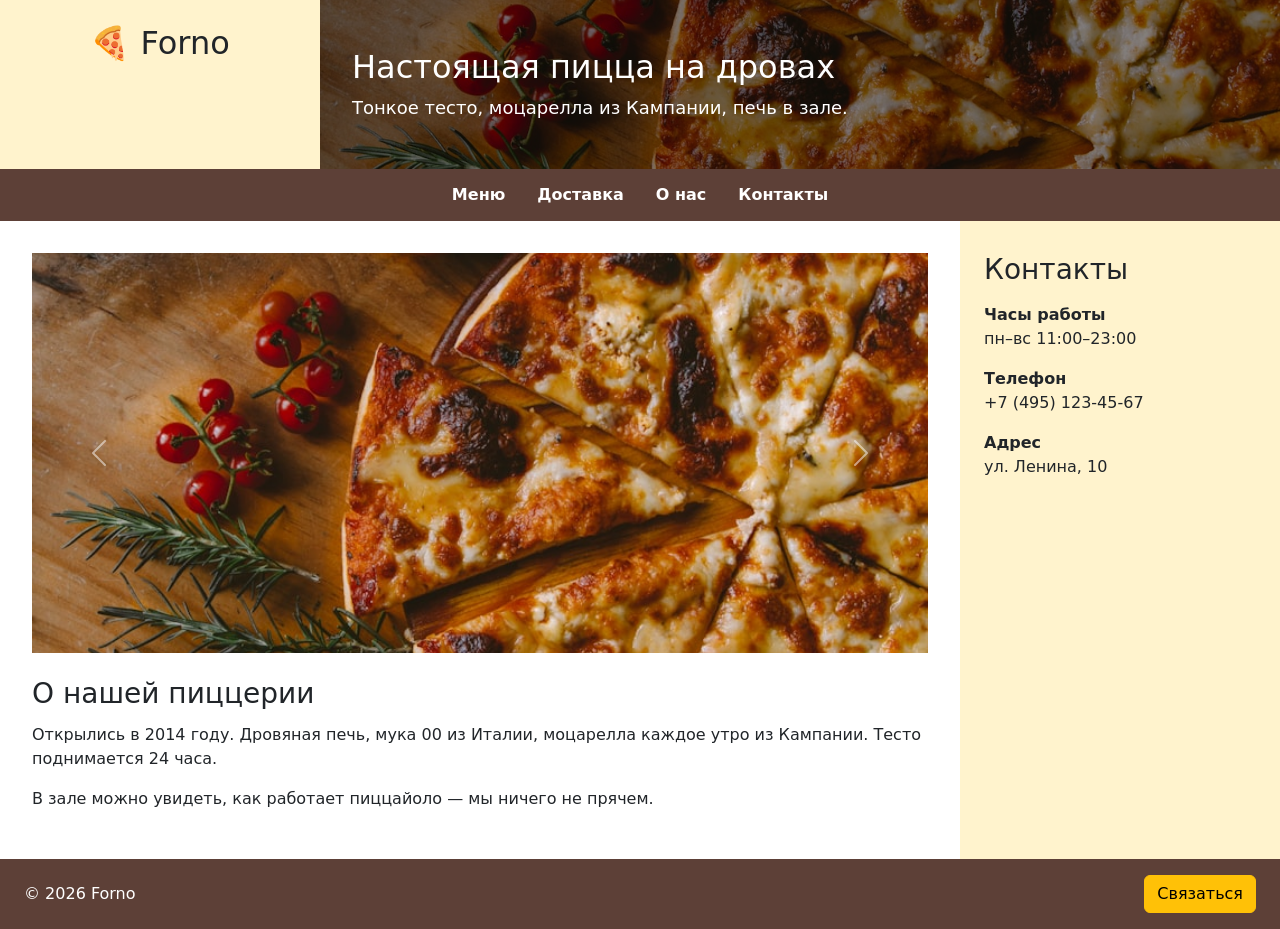
==== internet-programming/cr/index.html @ 769d65aa "КР Интернет-программирование: лендинг Forno по варианту 1 (Bootstrap 5, карусель, модалка с валидаци" ====
<!DOCTYPE html>
<html lang="ru">
<head>
  <meta charset="UTF-8">
  <meta name="viewport" content="width=device-width, initial-scale=1">
  <title>Forno — пицца на дровах</title>
  <link href="https://cdn.jsdelivr.net/npm/bootstrap@5.3.3/dist/css/bootstrap.min.css" rel="stylesheet">
  <link rel="stylesheet" href="css/style.css">
</head>
<body>

  <div class="container-fluid p-0">

    <div class="row g-0">
      <div class="col-12 col-md-3 logo-block">
        <h1>🍕 Forno</h1>
      </div>
      <div class="col-12 col-md-9 hero-block">
        <h2>Настоящая пицца на дровах</h2>
        <p>Тонкое тесто, моцарелла из Кампании, печь в зале.</p>
      </div>
    </div>

    <div class="row g-0">
      <div class="col-12 menu-block">
        <a href="#">Меню</a>
        <a href="#">Доставка</a>
        <a href="#">О нас</a>
        <a href="#">Контакты</a>
      </div>
    </div>

    <div class="row g-0">
      <div class="col-12 col-md-9 content-block">

        <div id="pizzaCarousel" class="carousel slide" data-bs-ride="carousel">
          <div class="carousel-inner">
            <div class="carousel-item active">
              <img src="img/pizza-1.jpg" class="d-block w-100" alt="Маргарита">
            </div>
            <div class="carousel-item">
              <img src="img/pizza-2.jpg" class="d-block w-100" alt="Классическая">
            </div>
            <div class="carousel-item">
              <img src="img/pizza-3.jpg" class="d-block w-100" alt="Микс">
            </div>
            <div class="carousel-item">
              <img src="img/pizza-4.jpg" class="d-block w-100" alt="Пепперони">
            </div>
            <div class="carousel-item">
              <img src="img/pizza-5.jpg" class="d-block w-100" alt="С сыром">
            </div>
          </div>
          <button class="carousel-control-prev" type="button" data-bs-target="#pizzaCarousel" data-bs-slide="prev">
            <span class="carousel-control-prev-icon"></span>
          </button>
          <button class="carousel-control-next" type="button" data-bs-target="#pizzaCarousel" data-bs-slide="next">
            <span class="carousel-control-next-icon"></span>
          </button>
        </div>

        <h3>О нашей пиццерии</h3>
        <p>Открылись в 2014 году. Дровяная печь, мука 00 из Италии, моцарелла каждое утро из Кампании. Тесто поднимается 24 часа.</p>
        <p>В зале можно увидеть, как работает пиццайоло — мы ничего не прячем.</p>

      </div>

      <div class="col-12 col-md-3 sidebar-block">
        <h3>Контакты</h3>
        <p><strong>Часы работы</strong><br>пн–вс 11:00–23:00</p>
        <p><strong>Телефон</strong><br>+7 (495) 123-45-67</p>
        <p><strong>Адрес</strong><br>ул. Ленина, 10</p>
      </div>
    </div>

    <div class="row g-0">
      <div class="col-12 footer-block">
        <span>© 2026 Forno</span>
        <button type="button" class="btn btn-warning" data-bs-toggle="modal" data-bs-target="#contactModal">
          Связаться
        </button>
      </div>
    </div>

  </div>

  <div class="modal fade" id="contactModal" tabindex="-1">
    <div class="modal-dialog">
      <div class="modal-content">
        <div class="modal-header">
          <h5 class="modal-title">Связь с нами</h5>
          <button type="button" class="btn-close" data-bs-dismiss="modal"></button>
        </div>
        <div class="modal-body">
          <form id="contactForm" class="needs-validation" novalidate>
            <div class="mb-3">
              <label for="name" class="form-label">Имя</label>
              <input type="text" class="form-control" id="name" required>
              <div class="invalid-feedback">Введите имя</div>
            </div>
            <div class="mb-3">
              <label for="email" class="form-label">Email</label>
              <input type="email" class="form-control" id="email" required>
              <div class="invalid-feedback">Введите корректный email вида xxx@xxxxx.xx</div>
            </div>
            <div class="mb-3">
              <label for="msg" class="form-label">Сообщение</label>
              <textarea class="form-control" id="msg" rows="3" required></textarea>
              <div class="invalid-feedback">Напишите ваше сообщение</div>
            </div>
            <button type="submit" class="btn btn-primary">Отправить</button>
          </form>
        </div>
      </div>
    </div>
  </div>

  <script src="https://cdn.jsdelivr.net/npm/bootstrap@5.3.3/dist/js/bootstrap.bundle.min.js"></script>
  <script>
    const form = document.getElementById('contactForm');
    form.addEventListener('submit', function (e) {
      e.preventDefault();
      if (form.checkValidity()) {
        alert('Спасибо! Мы свяжемся с вами.');
        form.reset();
        form.classList.remove('was-validated');
        bootstrap.Modal.getInstance(document.getElementById('contactModal')).hide();
      } else {
        form.classList.add('was-validated');
      }
    });
  </script>

</body>
</html>
---- internet-programming/cr/css/style.css ----
.logo-block {
  background: #fff3cd;
  padding: 24px;
  text-align: center;
}

.logo-block h1 {
  margin: 0;
  font-size: 32px;
}

.hero-block {
  background-image: linear-gradient(rgba(0,0,0,0.45), rgba(0,0,0,0.45)), url('../img/hero.jpg');
  background-size: cover;
  background-position: center;
  color: white;
  padding: 48px 32px;
}

.hero-block h2 {
  margin: 0 0 8px;
  font-size: 32px;
}

.hero-block p {
  margin: 0;
  font-size: 18px;
}

.menu-block {
  background: #5d4037;
  padding: 14px 24px;
  display: flex;
  gap: 32px;
  justify-content: center;
}

.menu-block a {
  color: white;
  text-decoration: none;
  font-weight: bold;
  transition: 0.2s;
}

.menu-block a:hover {
  color: #ffc107;
  transform: scale(1.1);
}

.content-block {
  padding: 32px;
}

.content-block h3 {
  margin: 24px 0 12px;
}

.carousel {
  margin-bottom: 16px;
}

.carousel-item img {
  height: 400px;
  object-fit: cover;
  transition: 0.3s;
}

.carousel-item:hover img {
  opacity: 0.9;
}

.sidebar-block {
  background: #fff3cd;
  padding: 32px 24px;
}

.sidebar-block h3 {
  margin-bottom: 16px;
}

.sidebar-block p {
  margin-bottom: 16px;
}

.footer-block {
  background: #5d4037;
  color: white;
  padding: 16px 24px;
  display: flex;
  align-items: center;
  justify-content: space-between;
}

.footer-block .btn {
  transition: 0.2s;
}

.footer-block .btn:hover {
  transform: translateY(-2px);
  box-shadow: 0 4px 8px rgba(0,0,0,0.3);
}

@media (max-width: 768px) {
  .hero-block {
    padding: 32px 20px;
  }

  .hero-block h2 {
    font-size: 24px;
  }

  .content-block,
  .sidebar-block {
    padding: 20px;
  }

  .menu-block {
    flex-direction: column;
    gap: 8px;
    align-items: center;
  }

  .carousel-item img {
    height: 250px;
  }

  .footer-block {
    flex-direction: column;
    gap: 12px;
    text-align: center;
  }
}
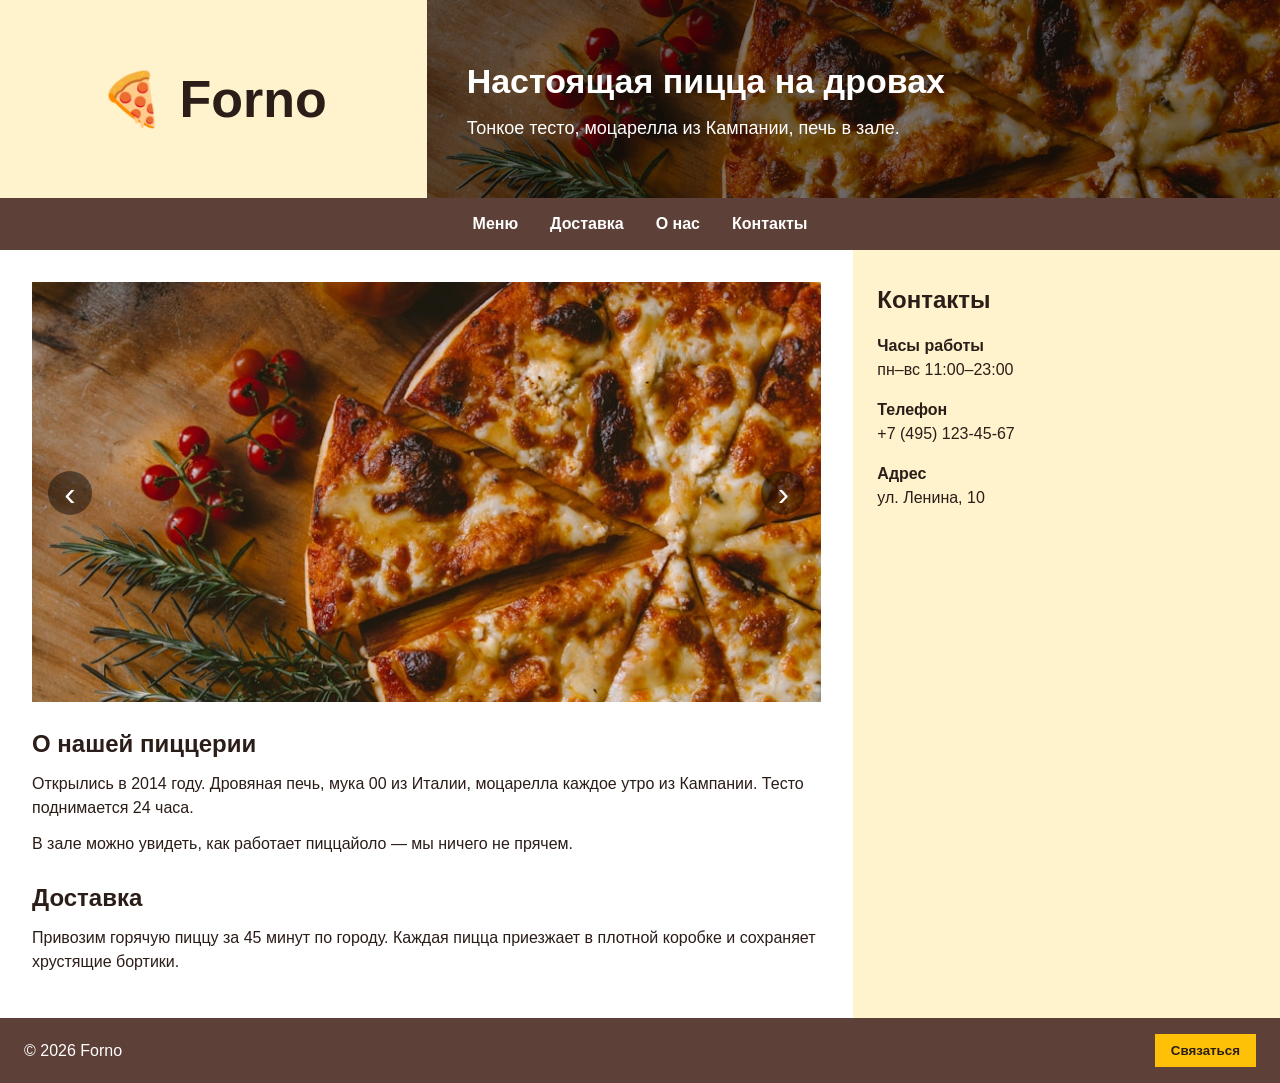
==== commit 996e9f07: "Prepare internet programming submission" ====
--- a/internet-programming/cr/index.html
+++ b/internet-programming/cr/index.html
@@ -4,131 +4,153 @@
   <meta charset="UTF-8">
   <meta name="viewport" content="width=device-width, initial-scale=1">
   <title>Forno — пицца на дровах</title>
-  <link href="https://cdn.jsdelivr.net/npm/bootstrap@5.3.3/dist/css/bootstrap.min.css" rel="stylesheet">
   <link rel="stylesheet" href="css/style.css">
 </head>
 <body>
 
-  <div class="container-fluid p-0">
-
-    <div class="row g-0">
-      <div class="col-12 col-md-3 logo-block">
+  <div class="page">
+    <div class="top-row">
+      <div class="logo-block">
         <h1>🍕 Forno</h1>
       </div>
-      <div class="col-12 col-md-9 hero-block">
+      <div class="hero-block">
         <h2>Настоящая пицца на дровах</h2>
         <p>Тонкое тесто, моцарелла из Кампании, печь в зале.</p>
       </div>
     </div>
 
-    <div class="row g-0">
-      <div class="col-12 menu-block">
-        <a href="#">Меню</a>
-        <a href="#">Доставка</a>
-        <a href="#">О нас</a>
-        <a href="#">Контакты</a>
-      </div>
-    </div>
+    <nav class="menu-block">
+      <a href="#menu">Меню</a>
+      <a href="#delivery">Доставка</a>
+      <a href="#about">О нас</a>
+      <a href="#contacts">Контакты</a>
+    </nav>
 
-    <div class="row g-0">
-      <div class="col-12 col-md-9 content-block">
-
-        <div id="pizzaCarousel" class="carousel slide" data-bs-ride="carousel">
-          <div class="carousel-inner">
-            <div class="carousel-item active">
-              <img src="img/pizza-1.jpg" class="d-block w-100" alt="Маргарита">
-            </div>
-            <div class="carousel-item">
-              <img src="img/pizza-2.jpg" class="d-block w-100" alt="Классическая">
-            </div>
-            <div class="carousel-item">
-              <img src="img/pizza-3.jpg" class="d-block w-100" alt="Микс">
-            </div>
-            <div class="carousel-item">
-              <img src="img/pizza-4.jpg" class="d-block w-100" alt="Пепперони">
-            </div>
-            <div class="carousel-item">
-              <img src="img/pizza-5.jpg" class="d-block w-100" alt="С сыром">
-            </div>
-          </div>
-          <button class="carousel-control-prev" type="button" data-bs-target="#pizzaCarousel" data-bs-slide="prev">
-            <span class="carousel-control-prev-icon"></span>
-          </button>
-          <button class="carousel-control-next" type="button" data-bs-target="#pizzaCarousel" data-bs-slide="next">
-            <span class="carousel-control-next-icon"></span>
-          </button>
+    <div class="middle-row">
+      <main class="content-block">
+        <div id="menu" class="carousel">
+          <img id="carouselImage" src="img/pizza-1.jpg" alt="Маргарита">
+          <button class="carousel-prev" type="button" onclick="prevSlide()">‹</button>
+          <button class="carousel-next" type="button" onclick="nextSlide()">›</button>
         </div>
 
-        <h3>О нашей пиццерии</h3>
-        <p>Открылись в 2014 году. Дровяная печь, мука 00 из Италии, моцарелла каждое утро из Кампании. Тесто поднимается 24 часа.</p>
-        <p>В зале можно увидеть, как работает пиццайоло — мы ничего не прячем.</p>
+        <section id="about">
+          <h3>О нашей пиццерии</h3>
+          <p>Открылись в 2014 году. Дровяная печь, мука 00 из Италии, моцарелла каждое утро из Кампании. Тесто поднимается 24 часа.</p>
+          <p>В зале можно увидеть, как работает пиццайоло — мы ничего не прячем.</p>
+        </section>
 
-      </div>
+        <section id="delivery">
+          <h3>Доставка</h3>
+          <p>Привозим горячую пиццу за 45 минут по городу. Каждая пицца приезжает в плотной коробке и сохраняет хрустящие бортики.</p>
+        </section>
+      </main>
 
-      <div class="col-12 col-md-3 sidebar-block">
+      <aside id="contacts" class="sidebar-block">
         <h3>Контакты</h3>
         <p><strong>Часы работы</strong><br>пн–вс 11:00–23:00</p>
         <p><strong>Телефон</strong><br>+7 (495) 123-45-67</p>
         <p><strong>Адрес</strong><br>ул. Ленина, 10</p>
-      </div>
+      </aside>
     </div>
 
-    <div class="row g-0">
-      <div class="col-12 footer-block">
-        <span>© 2026 Forno</span>
-        <button type="button" class="btn btn-warning" data-bs-toggle="modal" data-bs-target="#contactModal">
-          Связаться
-        </button>
-      </div>
-    </div>
-
+    <footer class="footer-block">
+      <span>© 2026 Forno</span>
+      <button type="button" onclick="openModal()">Связаться</button>
+    </footer>
   </div>
 
-  <div class="modal fade" id="contactModal" tabindex="-1">
-    <div class="modal-dialog">
-      <div class="modal-content">
-        <div class="modal-header">
-          <h5 class="modal-title">Связь с нами</h5>
-          <button type="button" class="btn-close" data-bs-dismiss="modal"></button>
-        </div>
-        <div class="modal-body">
-          <form id="contactForm" class="needs-validation" novalidate>
-            <div class="mb-3">
-              <label for="name" class="form-label">Имя</label>
-              <input type="text" class="form-control" id="name" required>
-              <div class="invalid-feedback">Введите имя</div>
-            </div>
-            <div class="mb-3">
-              <label for="email" class="form-label">Email</label>
-              <input type="email" class="form-control" id="email" required>
-              <div class="invalid-feedback">Введите корректный email вида xxx@xxxxx.xx</div>
-            </div>
-            <div class="mb-3">
-              <label for="msg" class="form-label">Сообщение</label>
-              <textarea class="form-control" id="msg" rows="3" required></textarea>
-              <div class="invalid-feedback">Напишите ваше сообщение</div>
-            </div>
-            <button type="submit" class="btn btn-primary">Отправить</button>
-          </form>
-        </div>
+  <div id="contactModal" class="modal">
+    <div class="modal-box">
+      <div class="modal-header">
+        <h3>Связь с нами</h3>
+        <button class="close-button" type="button" onclick="closeModal()">×</button>
       </div>
+      <form id="contactForm" onsubmit="sendForm(event)">
+        <label>Имя
+          <input id="name" type="text">
+        </label>
+        <label>Email
+          <input id="email" type="text" placeholder="name@example.ru">
+        </label>
+        <label>Сообщение
+          <textarea id="msg" rows="4"></textarea>
+        </label>
+        <p id="formError" class="form-error"></p>
+        <button type="submit">Отправить</button>
+      </form>
     </div>
   </div>
 
-  <script src="https://cdn.jsdelivr.net/npm/bootstrap@5.3.3/dist/js/bootstrap.bundle.min.js"></script>
   <script>
-    const form = document.getElementById('contactForm');
-    form.addEventListener('submit', function (e) {
-      e.preventDefault();
-      if (form.checkValidity()) {
-        alert('Спасибо! Мы свяжемся с вами.');
-        form.reset();
-        form.classList.remove('was-validated');
-        bootstrap.Modal.getInstance(document.getElementById('contactModal')).hide();
-      } else {
-        form.classList.add('was-validated');
+    const slides = [
+      'img/pizza-1.jpg',
+      'img/pizza-2.jpg',
+      'img/pizza-3.jpg',
+      'img/pizza-4.jpg',
+      'img/pizza-5.jpg'
+    ];
+    let currentSlide = 0;
+
+    function showSlide() {
+      document.getElementById('carouselImage').src = slides[currentSlide];
+    }
+
+    function nextSlide() {
+      currentSlide = currentSlide + 1;
+      if (currentSlide >= slides.length) {
+        currentSlide = 0;
       }
-    });
+      showSlide();
+    }
+
+    function prevSlide() {
+      currentSlide = currentSlide - 1;
+      if (currentSlide < 0) {
+        currentSlide = slides.length - 1;
+      }
+      showSlide();
+    }
+
+    function openModal() {
+      document.getElementById('contactModal').className = 'modal modal-open';
+      document.getElementById('formError').textContent = '';
+    }
+
+    function closeModal() {
+      document.getElementById('contactModal').className = 'modal';
+    }
+
+    function sendForm(event) {
+      event.preventDefault();
+      const name = document.getElementById('name');
+      const email = document.getElementById('email');
+      const msg = document.getElementById('msg');
+      const error = document.getElementById('formError');
+      const emailPattern = /^[A-Za-z0-9._-]+@[A-Za-z0-9._-]+\.[A-Za-z]{2,}$/;
+
+      if (name.value.trim() === '') {
+        error.textContent = 'Введите имя';
+        name.focus();
+        return;
+      }
+
+      if (!emailPattern.test(email.value.trim())) {
+        error.textContent = 'Введите корректный email вида xxx@xxxxx.xx';
+        email.focus();
+        return;
+      }
+
+      if (msg.value.trim() === '') {
+        error.textContent = 'Напишите сообщение';
+        msg.focus();
+        return;
+      }
+
+      alert('Спасибо! Мы свяжемся с вами.');
+      document.getElementById('contactForm').reset();
+      closeModal();
+    }
   </script>
 
 </body>
--- a/internet-programming/cr/css/style.css
+++ b/internet-programming/cr/css/style.css
@@ -1,12 +1,35 @@
+* {
+  box-sizing: border-box;
+  margin: 0;
+  padding: 0;
+}
+
+body {
+  font-family: Arial, sans-serif;
+  color: #2b1d18;
+  background: #fffaf2;
+  line-height: 1.5;
+}
+
+.page {
+  width: 100%;
+}
+
+.top-row {
+  display: grid;
+  grid-template-columns: 1fr 2fr;
+}
+
 .logo-block {
   background: #fff3cd;
   padding: 24px;
-  text-align: center;
+  display: flex;
+  align-items: center;
+  justify-content: center;
 }
 
 .logo-block h1 {
-  margin: 0;
-  font-size: 32px;
+  font-size: 52px;
 }
 
 .hero-block {
@@ -14,16 +37,15 @@
   background-size: cover;
   background-position: center;
   color: white;
-  padding: 48px 32px;
+  padding: 56px 40px;
 }
 
 .hero-block h2 {
-  margin: 0 0 8px;
-  font-size: 32px;
+  font-size: 34px;
+  margin-bottom: 8px;
 }
 
 .hero-block p {
-  margin: 0;
   font-size: 18px;
 }
 
@@ -47,26 +69,70 @@
   transform: scale(1.1);
 }
 
+.middle-row {
+  display: grid;
+  grid-template-columns: 2fr 1fr;
+}
+
 .content-block {
+  background: white;
   padding: 32px;
 }
 
 .content-block h3 {
-  margin: 24px 0 12px;
+  font-size: 24px;
+  margin: 24px 0 10px;
+}
+
+.content-block p {
+  margin-bottom: 12px;
 }
 
 .carousel {
-  margin-bottom: 16px;
-}
-
-.carousel-item img {
-  height: 400px;
+  position: relative;
+  overflow: hidden;
+  margin-bottom: 18px;
+  background: #f2efe9;
+}
+
+.carousel img {
+  width: 100%;
+  height: 420px;
+  display: block;
   object-fit: cover;
   transition: 0.3s;
 }
 
-.carousel-item:hover img {
+.carousel:hover img {
   opacity: 0.9;
+}
+
+.carousel-prev,
+.carousel-next {
+  position: absolute;
+  top: 45%;
+  width: 44px;
+  height: 44px;
+  border: 0;
+  border-radius: 50%;
+  color: white;
+  background: rgba(0,0,0,0.45);
+  font-size: 34px;
+  line-height: 1;
+  cursor: pointer;
+}
+
+.carousel-prev {
+  left: 16px;
+}
+
+.carousel-next {
+  right: 16px;
+}
+
+.carousel-prev:hover,
+.carousel-next:hover {
+  background: rgba(0,0,0,0.7);
 }
 
 .sidebar-block {
@@ -75,6 +141,7 @@
 }
 
 .sidebar-block h3 {
+  font-size: 24px;
   margin-bottom: 16px;
 }
 
@@ -91,27 +158,127 @@
   justify-content: space-between;
 }
 
-.footer-block .btn {
+.footer-block button,
+.modal-box button {
+  border: 0;
+  background: #ffc107;
+  color: #2b1d18;
+  padding: 9px 16px;
+  font-weight: bold;
+  cursor: pointer;
   transition: 0.2s;
 }
 
-.footer-block .btn:hover {
+.footer-block button:hover,
+.modal-box button:hover {
   transform: translateY(-2px);
-  box-shadow: 0 4px 8px rgba(0,0,0,0.3);
+  box-shadow: 0 4px 8px rgba(0,0,0,0.25);
+}
+
+.modal {
+  display: none;
+  position: fixed;
+  left: 0;
+  top: 0;
+  width: 100%;
+  height: 100%;
+  background: rgba(0,0,0,0.55);
+  align-items: center;
+  justify-content: center;
+  padding: 20px;
+}
+
+.modal-open {
+  display: flex;
+}
+
+.modal-box {
+  width: 100%;
+  max-width: 460px;
+  background: white;
+  padding: 24px;
+}
+
+.modal-header {
+  display: flex;
+  align-items: center;
+  justify-content: space-between;
+  margin-bottom: 16px;
+}
+
+.modal-header h3 {
+  font-size: 22px;
+}
+
+.close-button {
+  width: 36px;
+  height: 36px;
+  padding: 0;
+  font-size: 24px;
+}
+
+.modal-box label {
+  display: block;
+  margin-bottom: 12px;
+  font-weight: bold;
+}
+
+.modal-box input,
+.modal-box textarea {
+  width: 100%;
+  margin-top: 4px;
+  padding: 8px;
+  border: 1px solid #b8aaa3;
+  font-family: inherit;
+  font-size: 15px;
+}
+
+.form-error {
+  min-height: 22px;
+  margin-bottom: 8px;
+  color: #b00020;
+  font-weight: bold;
+}
+
+@media (max-width: 1024px) {
+  .hero-block {
+    padding: 40px 28px;
+  }
+
+  .hero-block h2 {
+    font-size: 28px;
+  }
+
+  .content-block,
+  .sidebar-block {
+    padding: 24px;
+  }
+
+  .carousel img {
+    height: 330px;
+  }
 }
 
 @media (max-width: 768px) {
+  .top-row,
+  .middle-row {
+    grid-template-columns: 1fr;
+  }
+
+  .logo-block {
+    padding: 18px;
+  }
+
+  .logo-block h1 {
+    font-size: 40px;
+  }
+
   .hero-block {
     padding: 32px 20px;
   }
 
   .hero-block h2 {
     font-size: 24px;
-  }
-
-  .content-block,
-  .sidebar-block {
-    padding: 20px;
   }
 
   .menu-block {
@@ -120,7 +287,7 @@
     align-items: center;
   }
 
-  .carousel-item img {
+  .carousel img {
     height: 250px;
   }
 
